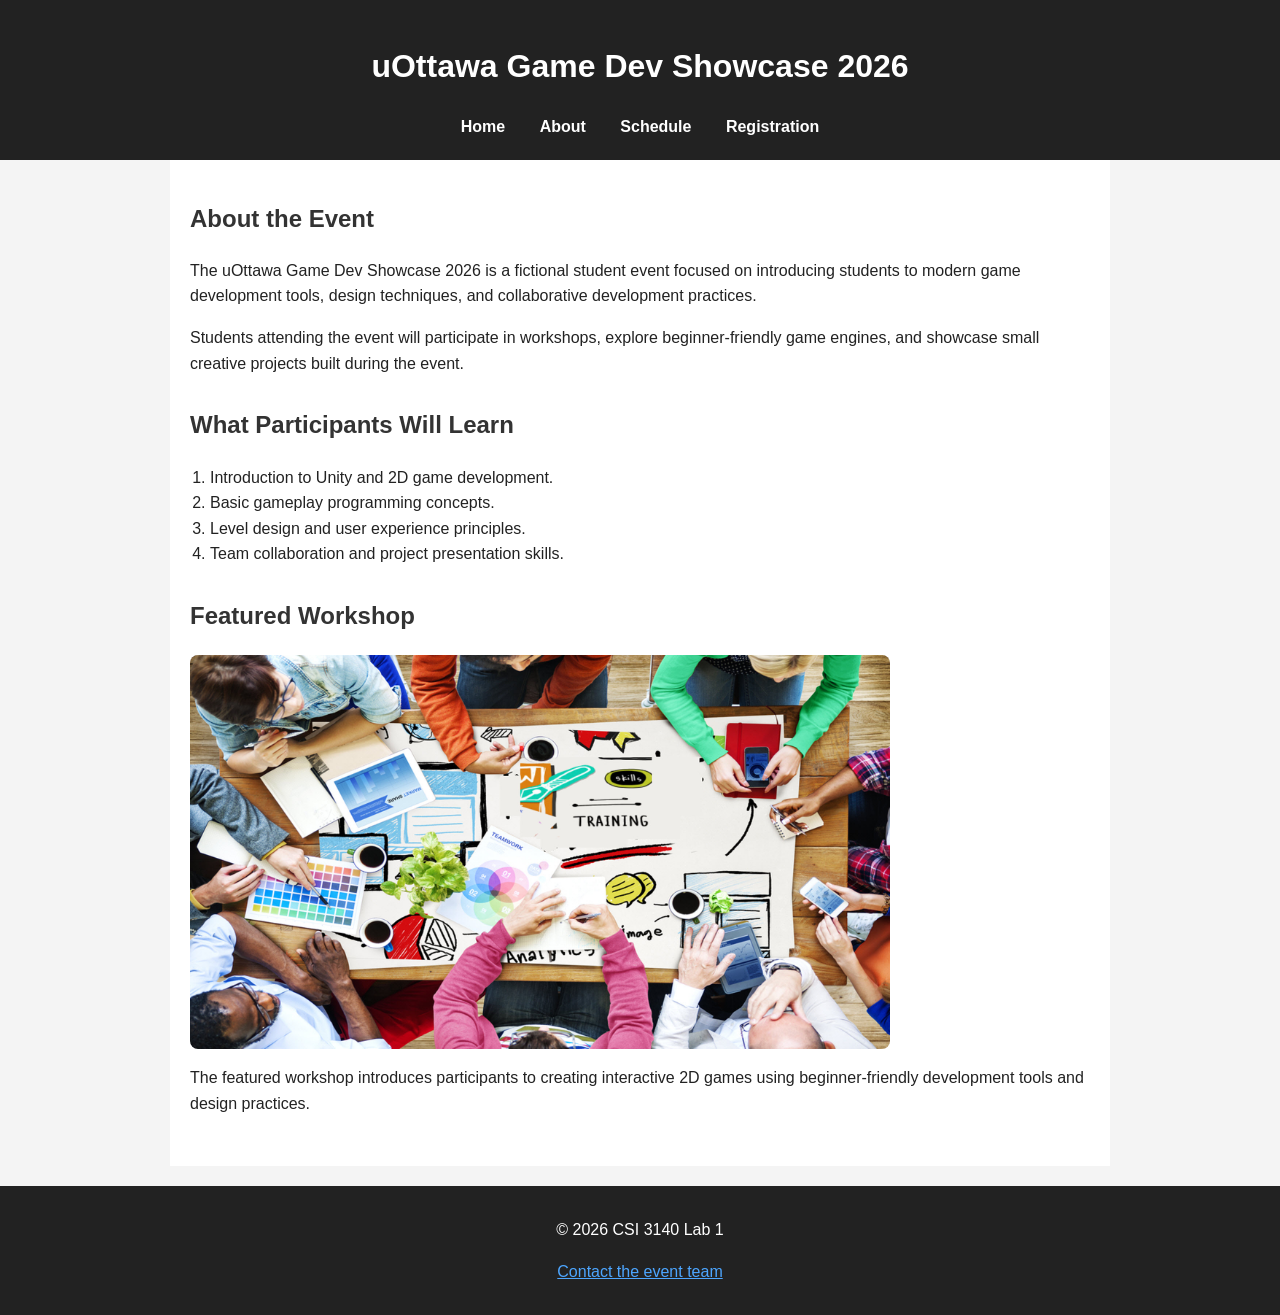
==== about.html @ 7da1fbe0 "init website" ====
<!DOCTYPE html>
<html lang="en">
<head>
  <meta charset="UTF-8">
  <meta name="viewport" content="width=device-width, initial-scale=1.0">
  <title>About - uOttawa Game Dev Showcase 2026</title>
  <link rel="stylesheet" href="css/styles.css">
</head>

<body>
  <header>
    <h1>uOttawa Game Dev Showcase 2026</h1>

    <nav aria-label="Main navigation">
      <a href="index.html">Home</a>
      <a href="about.html">About</a>
      <a href="schedule.html">Schedule</a>
      <a href="registration.html">Registration</a>
    </nav>
  </header>

  <main>
    <section>
      <h2>About the Event</h2>

      <p>
        The uOttawa Game Dev Showcase 2026 is a fictional student event focused on introducing students
        to modern game development tools, design techniques, and collaborative development practices.
      </p>

      <p>
        Students attending the event will participate in workshops, explore beginner-friendly game engines,
        and showcase small creative projects built during the event.
      </p>
    </section>

    <section>
      <h2>What Participants Will Learn</h2>

      <ol>
        <li>Introduction to Unity and 2D game development.</li>
        <li>Basic gameplay programming concepts.</li>
        <li>Level design and user experience principles.</li>
        <li>Team collaboration and project presentation skills.</li>
      </ol>
    </section>

    <section>
      <h2>Featured Workshop</h2>

      <img
        src="images/gamedev.jpg"
        alt="Students participating in a game development workshop"
        width="700"
      >

      <p>
        The featured workshop introduces participants to creating interactive 2D games using beginner-friendly
        development tools and design practices.
      </p>
    </section>
  </main>

  <footer>
    <p>&copy; 2026 CSI 3140 Lab 1</p>
    <p><a href="mailto:gamedevshowcase@example.com">Contact the event team</a></p>
  </footer>
</body>
</html>
---- css/styles.css ----
/* ========== General Page Styles ========== */

body {
    font-family: Arial, sans-serif;
    margin: 0;
    background-color: #f4f4f4;
    color: #222;
    line-height: 1.6;
}

main {
    max-width: 900px;
    margin: auto;
    padding: 20px;
    background-color: white;
}

section {
    margin-bottom: 30px;
}


/* ========== Header and Navigation ========== */

header {
    background-color: #222;
    color: white;
    padding: 20px;
    text-align: center;
}

h1 {
    color: white;
}

h2 {
    color: #333;
}

nav {
    margin-top: 10px;
}

nav a {
    color: white;
    text-decoration: none;
    margin: 0 15px;
    font-weight: bold;
}

nav a:hover {
    text-decoration: underline;
}


/* ========== Lists and Images ========== */

ul,
ol {
    padding-left: 20px;
}

img {
    max-width: 100%;
    height: auto;
    display: block;
    margin-top: 15px;
    border-radius: 8px;
}


/* ========== Table Styles ========== */

table {
    width: 100%;
    border-collapse: collapse;
    margin-top: 15px;
}

caption {
    font-weight: bold;
    margin-bottom: 10px;
}

th,
td {
    border: 1px solid #ccc;
    padding: 10px;
    text-align: left;
}

thead {
    background-color: #eeeeee;
}


/* ========== Form Styles ========== */

form {
    max-width: 700px;
}

fieldset {
    margin-bottom: 20px;
    padding: 15px;
    border: 1px solid #ccc;
}

legend {
    font-weight: bold;
}

label {
    font-weight: bold;
}

input,
select,
textarea {
    width: 100%;
    padding: 8px;
    margin-top: 5px;
    margin-bottom: 15px;
    box-sizing: border-box;
}

/* Radio and checkbox alignment */

input[type="radio"],
input[type="checkbox"] {
    width: auto;
    margin-right: 8px;
    margin-bottom: 10px;
}

input[type="radio"] + label,
input[type="checkbox"] + label {
    display: inline;
    font-weight: normal;
}

input,
select,
textarea {
    width: 100%;
    padding: 8px;
    margin-top: 5px;
    box-sizing: border-box;
}

input[type="radio"],
input[type="checkbox"] {
    width: auto;
    margin-right: 5px;
}

button {
    padding: 10px 15px;
    font-weight: bold;
    cursor: pointer;
}


/* ========== Footer ========== */

footer {
    background-color: #222;
    color: white;
    text-align: center;
    padding: 15px;
    margin-top: 20px;
}

footer a {
    color: #4da6ff;
}
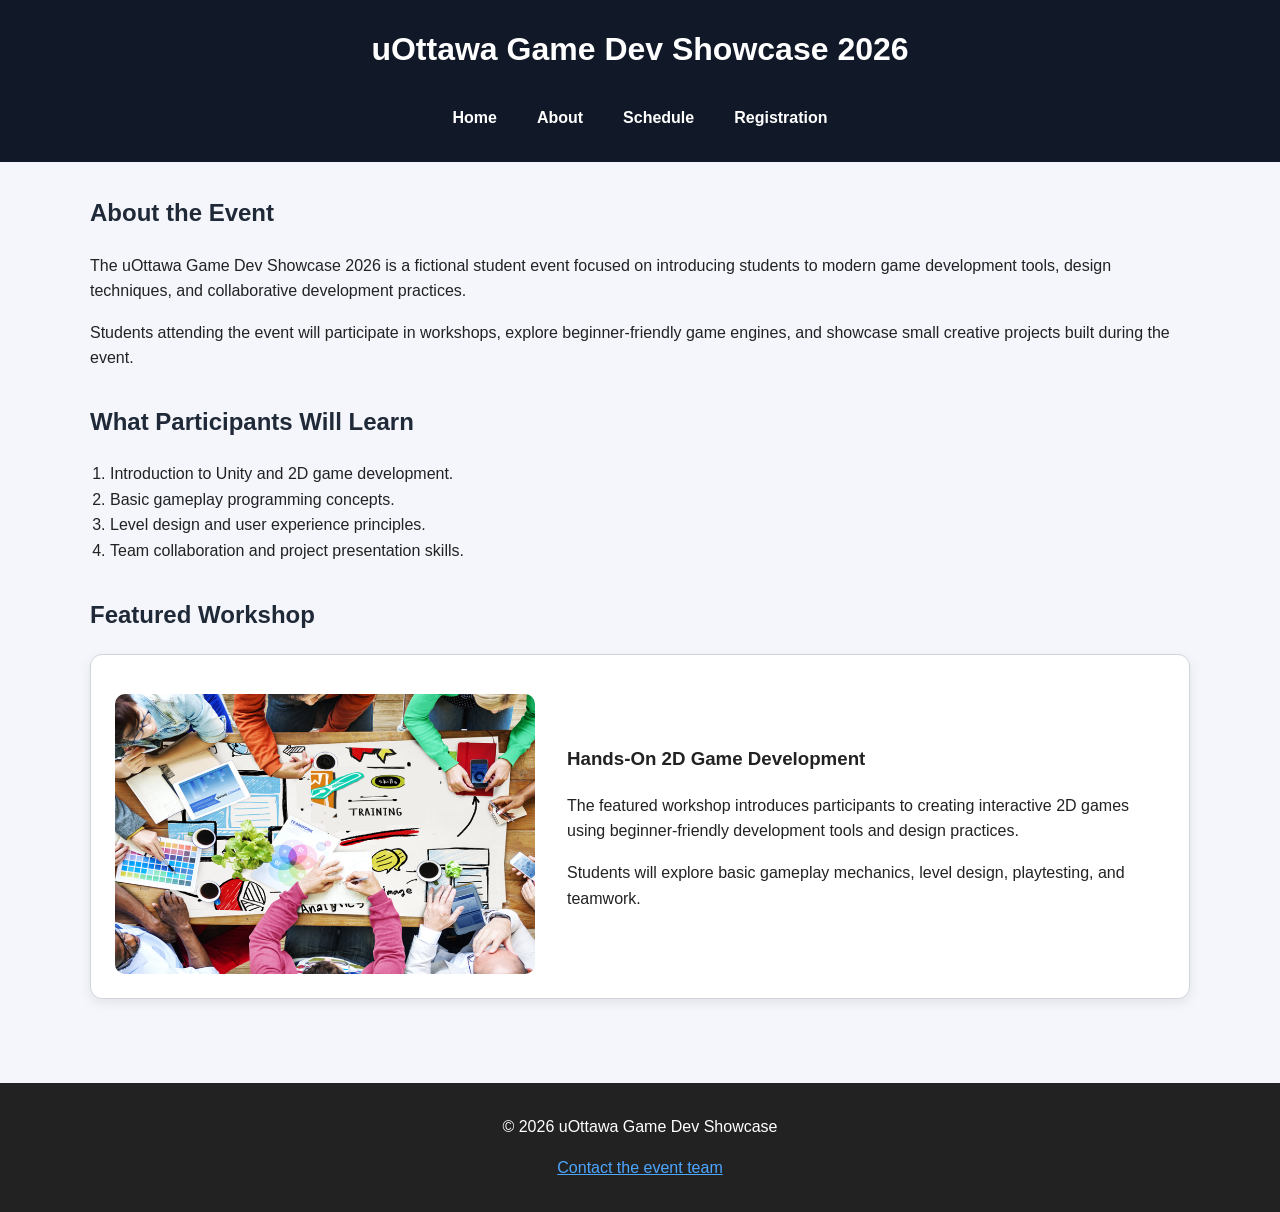
==== commit cc758150: "lab 2 finished" ====
--- a/about.html
+++ b/about.html
@@ -8,18 +8,20 @@
 </head>
 
 <body>
-  <header>
-    <h1>uOttawa Game Dev Showcase 2026</h1>
+  <header class="site-header">
+    <div class="container header-content">
+      <h1>uOttawa Game Dev Showcase 2026</h1>
 
-    <nav aria-label="Main navigation">
-      <a href="index.html">Home</a>
-      <a href="about.html">About</a>
-      <a href="schedule.html">Schedule</a>
-      <a href="registration.html">Registration</a>
-    </nav>
+      <nav class="main-nav" aria-label="Main navigation">
+        <a href="index.html">Home</a>
+        <a href="about.html">About</a>
+        <a href="schedule.html">Schedule</a>
+        <a href="registration.html">Registration</a>
+      </nav>
+    </div>
   </header>
 
-  <main>
+  <main class="container">
     <section>
       <h2>About the Event</h2>
 
@@ -48,21 +50,28 @@
     <section>
       <h2>Featured Workshop</h2>
 
-      <img
-        src="images/gamedev.jpg"
-        alt="Students participating in a game development workshop"
-        width="700"
-      >
+      <div class="feature-layout">
+        <img
+          src="images/gamedev.jpg"
+          alt="Students participating in a game development workshop"
+        >
 
-      <p>
-        The featured workshop introduces participants to creating interactive 2D games using beginner-friendly
-        development tools and design practices.
-      </p>
+        <div>
+          <h3>Hands-On 2D Game Development</h3>
+          <p>
+            The featured workshop introduces participants to creating interactive 2D games using beginner-friendly
+            development tools and design practices.
+          </p>
+          <p>
+            Students will explore basic gameplay mechanics, level design, playtesting, and teamwork.
+          </p>
+        </div>
+      </div>
     </section>
   </main>
 
   <footer>
-    <p>&copy; 2026 CSI 3140 Lab 1</p>
+    <p>&copy; 2026 uOttawa Game Dev Showcase</p>
     <p><a href="mailto:gamedevshowcase@example.com">Contact the event team</a></p>
   </footer>
 </body>
--- a/css/styles.css
+++ b/css/styles.css
@@ -1,32 +1,33 @@
-/* ========== General Page Styles ========== */
+/* ========== Global Styles ========== */
+
+* {
+    box-sizing: border-box;
+}
 
 body {
-    font-family: Arial, sans-serif;
+    font-family: Arial, Helvetica, sans-serif;
     margin: 0;
-    background-color: #f4f4f4;
+    background-color: #f4f6fb;
     color: #222;
     line-height: 1.6;
 }
 
+.container {
+    width: min(100% - 2rem, 1100px);
+    margin: 0 auto;
+}
+
 main {
-    max-width: 900px;
-    margin: auto;
-    padding: 20px;
-    background-color: white;
+    padding: 2rem 0;
 }
 
 section {
-    margin-bottom: 30px;
-}
-
-
-/* ========== Header and Navigation ========== */
-
-header {
-    background-color: #222;
-    color: white;
-    padding: 20px;
-    text-align: center;
+    margin-bottom: 2rem;
+}
+
+h1,
+h2 {
+    margin-top: 0;
 }
 
 h1 {
@@ -34,25 +35,207 @@
 }
 
 h2 {
-    color: #333;
-}
-
-nav {
-    margin-top: 10px;
-}
-
-nav a {
+    color: #1f2937;
+}
+
+/* ========== Cards and Grid Layout ========== */
+
+.card-grid {
+    display: grid;
+    grid-template-columns: repeat(auto-fit, minmax(240px, 1fr));
+    gap: 1.25rem;
+}
+
+.card {
+    background-color: white;
+    padding: 1.5rem;
+    border: 1px solid #d1d5db;
+    border-radius: 12px;
+    box-shadow: 0 4px 12px rgba(0, 0, 0, 0.08);
+}
+
+.card h3 {
+    margin-top: 0;
+    color: #111827;
+}
+
+.card,
+.schedule-card {
+    transition: transform 0.2s ease, box-shadow 0.2s ease;
+}
+
+.card:hover,
+.schedule-card:hover {
+    transform: translateY(-4px);
+    box-shadow: 0 8px 18px rgba(0,0,0,0.12);
+}
+
+/* ========== Schedule Grid ========== */
+
+.schedule-grid {
+    display: grid;
+    grid-template-columns: repeat(auto-fit, minmax(220px, 1fr));
+    gap: 1rem;
+    margin: 1.5rem 0;
+}
+
+.schedule-card {
+    background-color: white;
+    padding: 1.25rem;
+    border-left: 5px solid #8f001a;
+    border-radius: 10px;
+    box-shadow: 0 4px 10px rgba(0, 0, 0, 0.08);
+}
+
+.schedule-card h3 {
+    margin-top: 0;
+    color: #8f001a;
+}
+
+/* ========== Feature Layout ========== */
+
+.feature-layout {
+    display: flex;
+    align-items: center;
+    gap: 2rem;
+    background-color: white;
+    padding: 1.5rem;
+    border: 1px solid #d1d5db;
+    border-radius: 12px;
+    box-shadow: 0 4px 12px rgba(0, 0, 0, 0.08);
+}
+
+.feature-layout img {
+    width: 45%;
+    max-width: 420px;
+    height: 280px;
+    object-fit: cover;
+    border-radius: 10px;
+}
+
+.feature-layout div {
+    flex: 1;
+}
+
+/* ========== Registration Form ========== */
+
+form {
+    max-width: 800px;
+    margin: 0 auto;
+}
+
+fieldset {
+    background-color: white;
+    border: 1px solid #d1d5db;
+    border-radius: 12px;
+    padding: 1.5rem;
+    margin-bottom: 1.5rem;
+    box-shadow: 0 4px 12px rgba(0, 0, 0, 0.08);
+}
+
+legend {
+    font-weight: bold;
+    color: #8f001a;
+    padding: 0 0.5rem;
+}
+
+input,
+select,
+textarea {
+    width: 100%;
+    padding: 0.75rem;
+    border: 1px solid #cbd5e1;
+    border-radius: 8px;
+    font-size: 1rem;
+}
+
+button {
+    background-color: #8f001a;
+    color: white;
+    border: none;
+    border-radius: 8px;
+    padding: 0.75rem 1.5rem;
+    font-size: 1rem;
+    font-weight: bold;
+}
+
+button:hover {
+    background-color: #6f0015;
+}
+
+/* ========== Responsive Design ========== */
+
+@media (max-width: 768px) {
+
+    .feature-layout {
+        flex-direction: column;
+        text-align: center;
+    }
+
+    .feature-layout img {
+        width: 100%;
+        max-width: 100%;
+        height: auto;
+    }
+
+    .main-nav {
+        flex-direction: column;
+    }
+
+    .card-grid {
+        grid-template-columns: 1fr;
+    }
+
+    main {
+        padding: 1rem;
+    }
+}
+
+/* ========== Accessibility Focus Styles ========== */
+
+a:focus,
+button:focus,
+input:focus,
+select:focus,
+textarea:focus {
+    outline: 3px solid #8f001a;
+    outline-offset: 2px;
+}
+
+/* ========== Header and Navigation ========== */
+
+.site-header {
+    background-color: #111827;
+    color: white;
+    padding: 1.5rem 0;
+}
+
+.header-content {
+    text-align: center;
+}
+
+.main-nav {
+    display: flex;
+    justify-content: center;
+    align-items: center;
+    gap: 1rem;
+    flex-wrap: wrap;
+    margin-top: 1rem;
+}
+
+.main-nav a {
     color: white;
     text-decoration: none;
-    margin: 0 15px;
-    font-weight: bold;
-}
-
-nav a:hover {
-    text-decoration: underline;
-}
-
-
+    font-weight: bold;
+    padding: 0.5rem 0.75rem;
+    border-radius: 6px;
+}
+
+.main-nav a:hover,
+.main-nav a:focus {
+    background-color: #374151;
+    outline: none;
+}
 /* ========== Lists and Images ========== */
 
 ul,
@@ -91,6 +274,36 @@
 
 thead {
     background-color: #eeeeee;
+}
+
+/* ========== Hero Section ========== */
+
+.hero {
+    text-align: center;
+    padding: 5rem 2rem;
+    background: linear-gradient(
+        135deg,
+        #0f172a,
+        #1e293b
+    );
+    color: rgb(255, 255, 255);
+    border-radius: 20px;
+    margin-bottom: 3rem;
+    box-shadow: 0 10px 25px rgba(0,0,0,0.15);
+}
+
+.hero h2 {
+    color: rgb(78, 215, 231);
+    font-size: 4rem;
+    margin-bottom: 1rem;
+    letter-spacing: -2px;
+}
+
+.hero p {
+    max-width: 800px;
+    margin: 0 auto;
+    font-size: 1.2rem;
+    opacity: 0.9;
 }
 
 
@@ -124,6 +337,36 @@
     box-sizing: border-box;
 }
 
+.form-section-title {
+    font-weight: bold;
+    margin-top: 1rem;
+    margin-bottom: 0.5rem;
+}
+
+.option-row {
+    display: flex;
+    flex-wrap: wrap;
+    gap: 1rem;
+    margin-bottom: 1.5rem;
+}
+
+.option-row label {
+    display: flex;
+    align-items: center;
+    gap: 0.4rem;
+    font-weight: normal;
+}
+
+.option-row input {
+    width: auto;
+    margin: 0;
+}
+
+.textarea-label {
+    display: block;
+    margin-bottom: 0.5rem;
+}
+
 /* Radio and checkbox alignment */
 
 input[type="radio"],
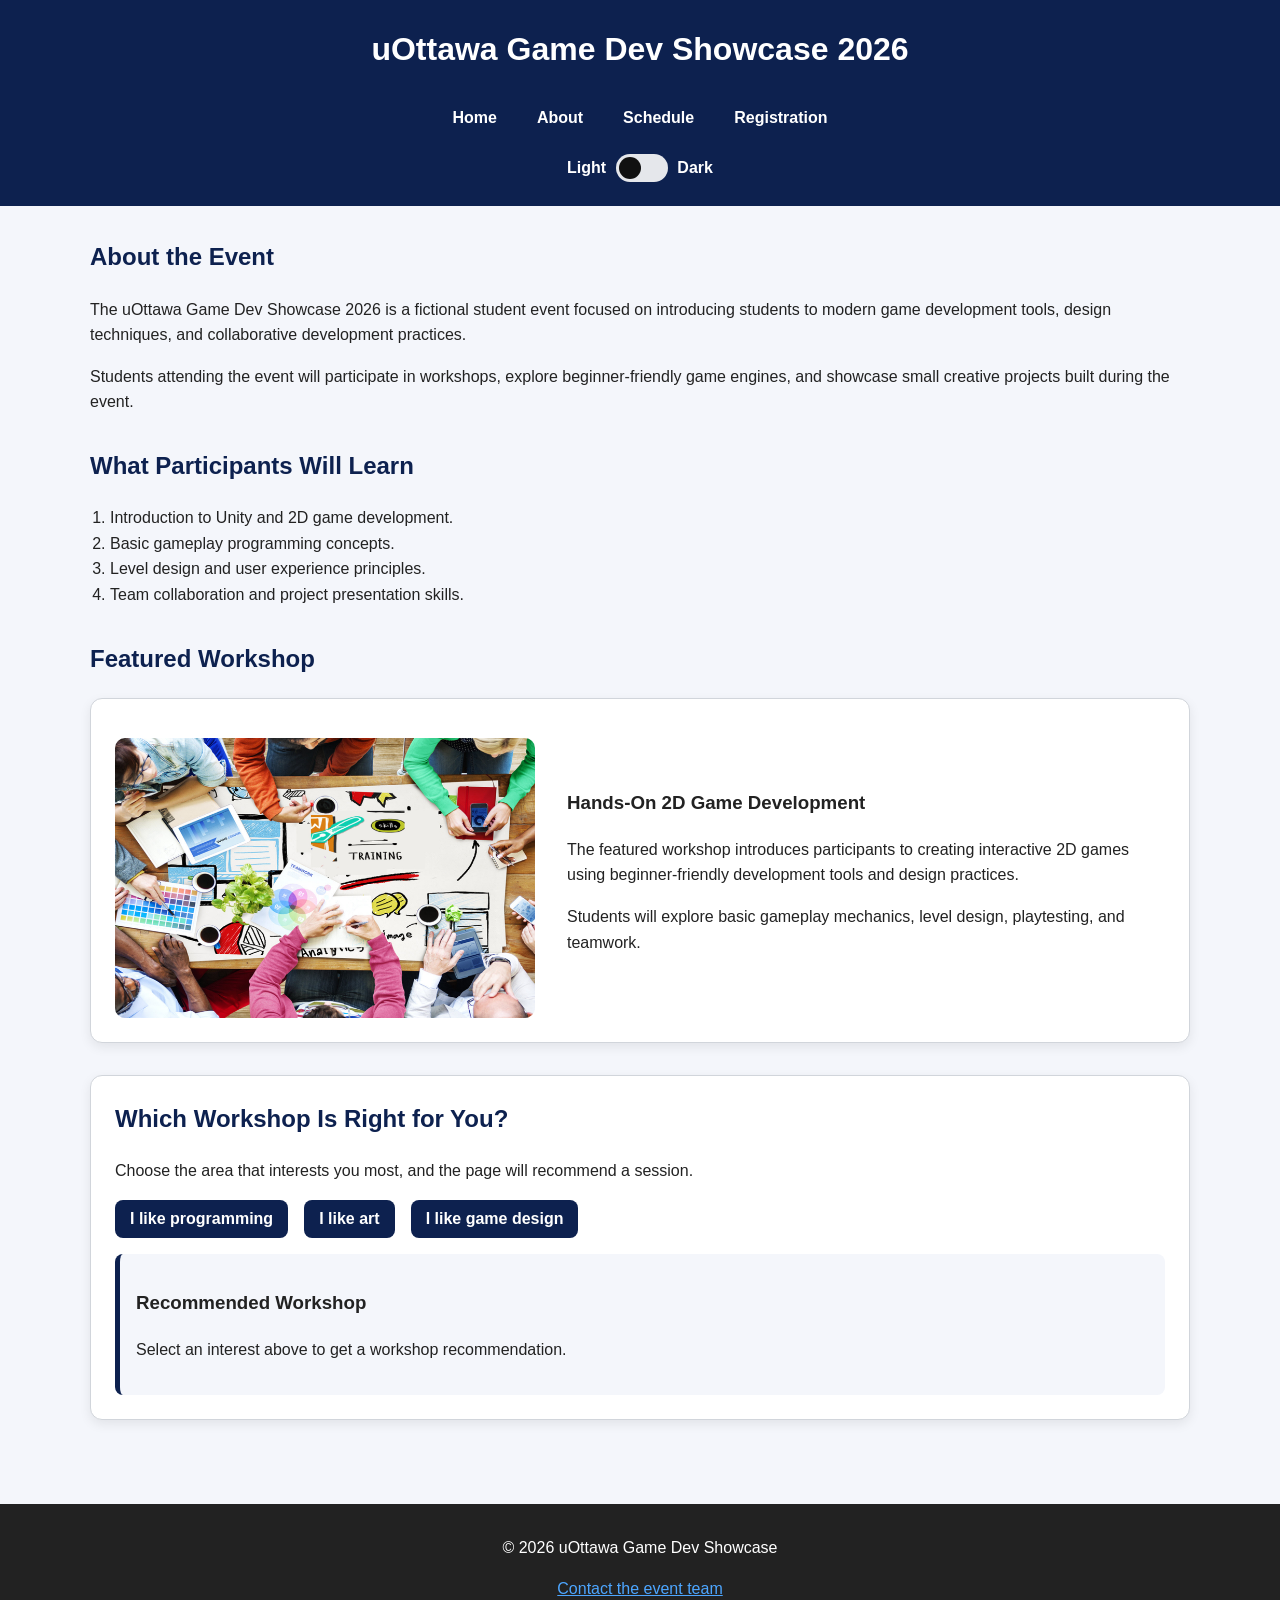
==== commit 29a46bd0: "lab 3 done" ====
--- a/about.html
+++ b/about.html
@@ -5,6 +5,7 @@
   <meta name="viewport" content="width=device-width, initial-scale=1.0">
   <title>About - uOttawa Game Dev Showcase 2026</title>
   <link rel="stylesheet" href="css/styles.css">
+  <script src="js/script.js" defer></script>
 </head>
 
 <body>
@@ -18,6 +19,14 @@
         <a href="schedule.html">Schedule</a>
         <a href="registration.html">Registration</a>
       </nav>
+
+      <label class="theme-switch">
+          <span>Light</span>
+          <input type="checkbox" id="theme-toggle">
+          <span class="slider"></span>
+          <span>Dark</span>
+      </label>
+
     </div>
   </header>
 
@@ -68,6 +77,34 @@
         </div>
       </div>
     </section>
+    <section class="recommendation-section">
+      <h2>Which Workshop Is Right for You?</h2>
+
+      <p>
+        Choose the area that interests you most, and the page will recommend a session.
+      </p>
+
+      <div class="recommendation-buttons">
+        <button type="button" class="recommendation-button" data-interest="programming">
+          I like programming
+        </button>
+
+        <button type="button" class="recommendation-button" data-interest="art">
+          I like art
+        </button>
+
+        <button type="button" class="recommendation-button" data-interest="design">
+          I like game design
+        </button>
+      </div>
+
+      <div class="recommendation-result">
+        <h3 id="recommendation-title">Recommended Workshop</h3>
+        <p id="recommendation-text">
+          Select an interest above to get a workshop recommendation.
+        </p>
+      </div>
+    </section>
   </main>
 
   <footer>
--- a/css/styles.css
+++ b/css/styles.css
@@ -2,6 +2,11 @@
 
 * {
     box-sizing: border-box;
+}
+
+:root {
+    --primary-color: #0d214f;
+    --primary-hover: #173a8c;
 }
 
 body {
@@ -35,7 +40,7 @@
 }
 
 h2 {
-    color: #1f2937;
+    color: var(--primary-color);
 }
 
 /* ========== Cards and Grid Layout ========== */
@@ -82,14 +87,14 @@
 .schedule-card {
     background-color: white;
     padding: 1.25rem;
-    border-left: 5px solid #8f001a;
+    border-left: 5px solid var(--primary-color);
     border-radius: 10px;
     box-shadow: 0 4px 10px rgba(0, 0, 0, 0.08);
 }
 
 .schedule-card h3 {
     margin-top: 0;
-    color: #8f001a;
+    color: var(--primary-color);
 }
 
 /* ========== Feature Layout ========== */
@@ -119,48 +124,25 @@
 
 /* ========== Registration Form ========== */
 
-form {
-    max-width: 800px;
-    margin: 0 auto;
-}
-
-fieldset {
-    background-color: white;
-    border: 1px solid #d1d5db;
-    border-radius: 12px;
-    padding: 1.5rem;
-    margin-bottom: 1.5rem;
-    box-shadow: 0 4px 12px rgba(0, 0, 0, 0.08);
-}
-
 legend {
     font-weight: bold;
-    color: #8f001a;
+    color: var(--primary-color);
     padding: 0 0.5rem;
 }
 
-input,
-select,
-textarea {
-    width: 100%;
-    padding: 0.75rem;
-    border: 1px solid #cbd5e1;
-    border-radius: 8px;
-    font-size: 1rem;
-}
-
 button {
-    background-color: #8f001a;
+    background-color: var(--primary-color);
     color: white;
     border: none;
     border-radius: 8px;
-    padding: 0.75rem 1.5rem;
+    padding: 10px 15px;
     font-size: 1rem;
     font-weight: bold;
+    cursor: pointer;
 }
 
 button:hover {
-    background-color: #6f0015;
+    background-color: var(--primary-hover);
 }
 
 /* ========== Responsive Design ========== */
@@ -198,14 +180,14 @@
 input:focus,
 select:focus,
 textarea:focus {
-    outline: 3px solid #8f001a;
+    outline: 3px solid var(--primary-color);
     outline-offset: 2px;
 }
 
 /* ========== Header and Navigation ========== */
 
 .site-header {
-    background-color: #111827;
+    background-color: var(--primary-color);
     color: white;
     padding: 1.5rem 0;
 }
@@ -233,7 +215,7 @@
 
 .main-nav a:hover,
 .main-nav a:focus {
-    background-color: #374151;
+    background-color: var(--primary-hover);
     outline: none;
 }
 /* ========== Lists and Images ========== */
@@ -283,8 +265,8 @@
     padding: 5rem 2rem;
     background: linear-gradient(
         135deg,
-        #0f172a,
-        #1e293b
+        var(--primary-color),
+        var(--primary-hover)
     );
     color: rgb(255, 255, 255);
     border-radius: 20px;
@@ -311,16 +293,16 @@
 
 form {
     max-width: 700px;
+    margin: 0 auto;
 }
 
 fieldset {
     margin-bottom: 20px;
     padding: 15px;
     border: 1px solid #ccc;
-}
-
-legend {
-    font-weight: bold;
+    background-color: white;
+    border-radius: 12px;
+    box-shadow: 0 4px 12px rgba(0, 0, 0, 0.08);
 }
 
 label {
@@ -335,6 +317,9 @@
     margin-top: 5px;
     margin-bottom: 15px;
     box-sizing: border-box;
+    border: 1px solid #cbd5e1;
+    border-radius: 8px;
+    font-size: 1rem;
 }
 
 .form-section-title {
@@ -372,7 +357,7 @@
 input[type="radio"],
 input[type="checkbox"] {
     width: auto;
-    margin-right: 8px;
+    margin-right: 5px;
     margin-bottom: 10px;
 }
 
@@ -380,27 +365,6 @@
 input[type="checkbox"] + label {
     display: inline;
     font-weight: normal;
-}
-
-input,
-select,
-textarea {
-    width: 100%;
-    padding: 8px;
-    margin-top: 5px;
-    box-sizing: border-box;
-}
-
-input[type="radio"],
-input[type="checkbox"] {
-    width: auto;
-    margin-right: 5px;
-}
-
-button {
-    padding: 10px 15px;
-    font-weight: bold;
-    cursor: pointer;
 }
 
 
@@ -416,4 +380,249 @@
 
 footer a {
     color: #4da6ff;
+}
+
+/* ========== Annoucment Button ========== */
+
+.announcement-box {
+    background: white;
+    padding: 1.5rem;
+    margin-top: 2rem;
+    border-radius: 12px;
+    border: 1px solid #d1d5db;
+    box-shadow: 0 4px 12px rgba(0,0,0,0.08);
+}
+
+.announcement-box button {
+    margin-top: 1rem;
+}
+
+
+
+/* ========== Theme Switch ========== */
+
+.theme-switch {
+    display: inline-flex;
+    align-items: center;
+    gap: 0.6rem;
+    margin-top: 1rem;
+    font-weight: bold;
+    color: white;
+}
+
+.theme-switch input {
+    display: none;
+}
+
+.slider {
+    position: relative;
+    width: 52px;
+    height: 28px;
+    background-color: #e5e7eb;
+    border-radius: 999px;
+    cursor: pointer;
+}
+
+.slider::before {
+    content: "";
+    position: absolute;
+    width: 22px;
+    height: 22px;
+    left: 3px;
+    top: 3px;
+    background-color: #111;
+    border-radius: 50%;
+    transition: none;
+}
+
+.theme-ready .slider::before {
+    transition: transform 0.2s ease;
+}
+
+.theme-switch input:checked + .slider {
+    background-color: #dc2626;
+}
+
+.theme-switch input:checked + .slider::before {
+    transform: translateX(24px);
+}
+
+/* ========== Dark Mode: Black / Red Theme ========== */
+
+.dark-mode legend {
+    color: #f87171;
+    font-weight: bold;
+}
+
+.dark-mode {
+    background-color: #0b0b0b;
+    color: #f5f5f5;
+}
+
+.dark-mode .site-header {
+    background-color: #111111;
+    border-bottom: 3px solid #dc2626;
+}
+
+.dark-mode .main-nav a:hover,
+.dark-mode .main-nav a:focus {
+    background-color: #dc2626;
+}
+
+.dark-mode .hero {
+    background: linear-gradient(135deg, #111111, #3b0a0a);
+    box-shadow: 0 10px 25px rgba(220, 38, 38, 0.25);
+}
+
+.dark-mode .hero h2,
+.dark-mode h2,
+.dark-mode h3 {
+    color: #f87171;
+}
+
+.dark-mode .card,
+.dark-mode .schedule-card,
+.dark-mode .feature-layout,
+.dark-mode .announcement-box,
+.dark-mode fieldset,
+.dark-mode table,
+.dark-mode th,
+.dark-mode td {
+    background-color: #181818;
+    color: #f5f5f5;
+    border-color: #3f3f46;
+}
+
+.dark-mode #announcement-text {
+    color: #f5f5f5;
+}
+
+.dark-mode .schedule-card {
+    border-left-color: #dc2626;
+}
+
+.dark-mode a {
+    color: #fca5a5;
+}
+
+.dark-mode button {
+    background-color: #dc2626;
+}
+
+.dark-mode button:hover {
+    background-color: #991b1b;
+}
+
+.dark-mode input,
+.dark-mode select,
+.dark-mode textarea {
+    background-color: #111111;
+    color: white;
+    border-color: #52525b;
+}
+
+.dark-mode footer {
+    background-color: #111111;
+    border-top: 3px solid #dc2626;
+}
+
+.recommendation-section {
+    background-color: white;
+    padding: 1.5rem;
+    border: 1px solid #d1d5db;
+    border-radius: 12px;
+    box-shadow: 0 4px 12px rgba(0,0,0,0.08);
+}
+
+.recommendation-buttons {
+    display: flex;
+    flex-wrap: wrap;
+    gap: 1rem;
+    margin: 1rem 0;
+}
+
+.recommendation-result {
+    margin-top: 1rem;
+    padding: 1rem;
+    border-left: 5px solid var(--primary-color);
+    background-color: #f4f6fb;
+    border-radius: 8px;
+}
+
+.dark-mode .recommendation-section,
+.dark-mode .recommendation-result {
+    background-color: #181818;
+    color: #f5f5f5;
+    border-color: #3f3f46;
+}
+
+.dark-mode .recommendation-result {
+    border-left-color: #dc2626;
+}
+
+/* Validation Error Message */
+.error-message {
+    display: block;
+    color: #b91c1c;
+    background-color: #fee2e2;
+    border-left: 5px solid #dc2626;
+    padding: 0.6rem 0.8rem;
+    margin-top: -0.5rem;
+    margin-bottom: 1rem;
+    border-radius: 6px;
+    font-weight: bold;
+}
+
+.error-message:empty {
+    display: none;
+}
+
+.input-error {
+    border: 3px solid #dc2626;
+    background-color: #fff1f2;
+}
+
+.form-error-box {
+    background-color: #fee2e2;
+    color: #7f1d1d;
+    border: 2px solid #dc2626;
+    border-radius: 10px;
+    padding: 1rem;
+    margin-bottom: 1rem;
+    font-weight: bold;
+}
+
+.success-message {
+    color: #065f46;
+    background-color: #d1fae5;
+    border-left: 5px solid #10b981;
+    padding: 0.8rem;
+    border-radius: 6px;
+    font-weight: bold;
+}
+
+.success-message:empty {
+    display: none;
+}
+
+.dark-mode .error-message,
+.dark-mode .form-error-box {
+    background-color: #3b0a0a;
+    color: #fecaca;
+    border-color: #dc2626;
+}
+
+.dark-mode .input-error {
+    border-color: #dc2626;
+    background-color: #2a0a0a;
+}
+
+.dark-mode .success-message {
+    background-color: #052e16;
+    color: #bbf7d0;
+    border-color: #22c55e;
+}
+
+.form-error-box:empty {
+    display: none;
 }
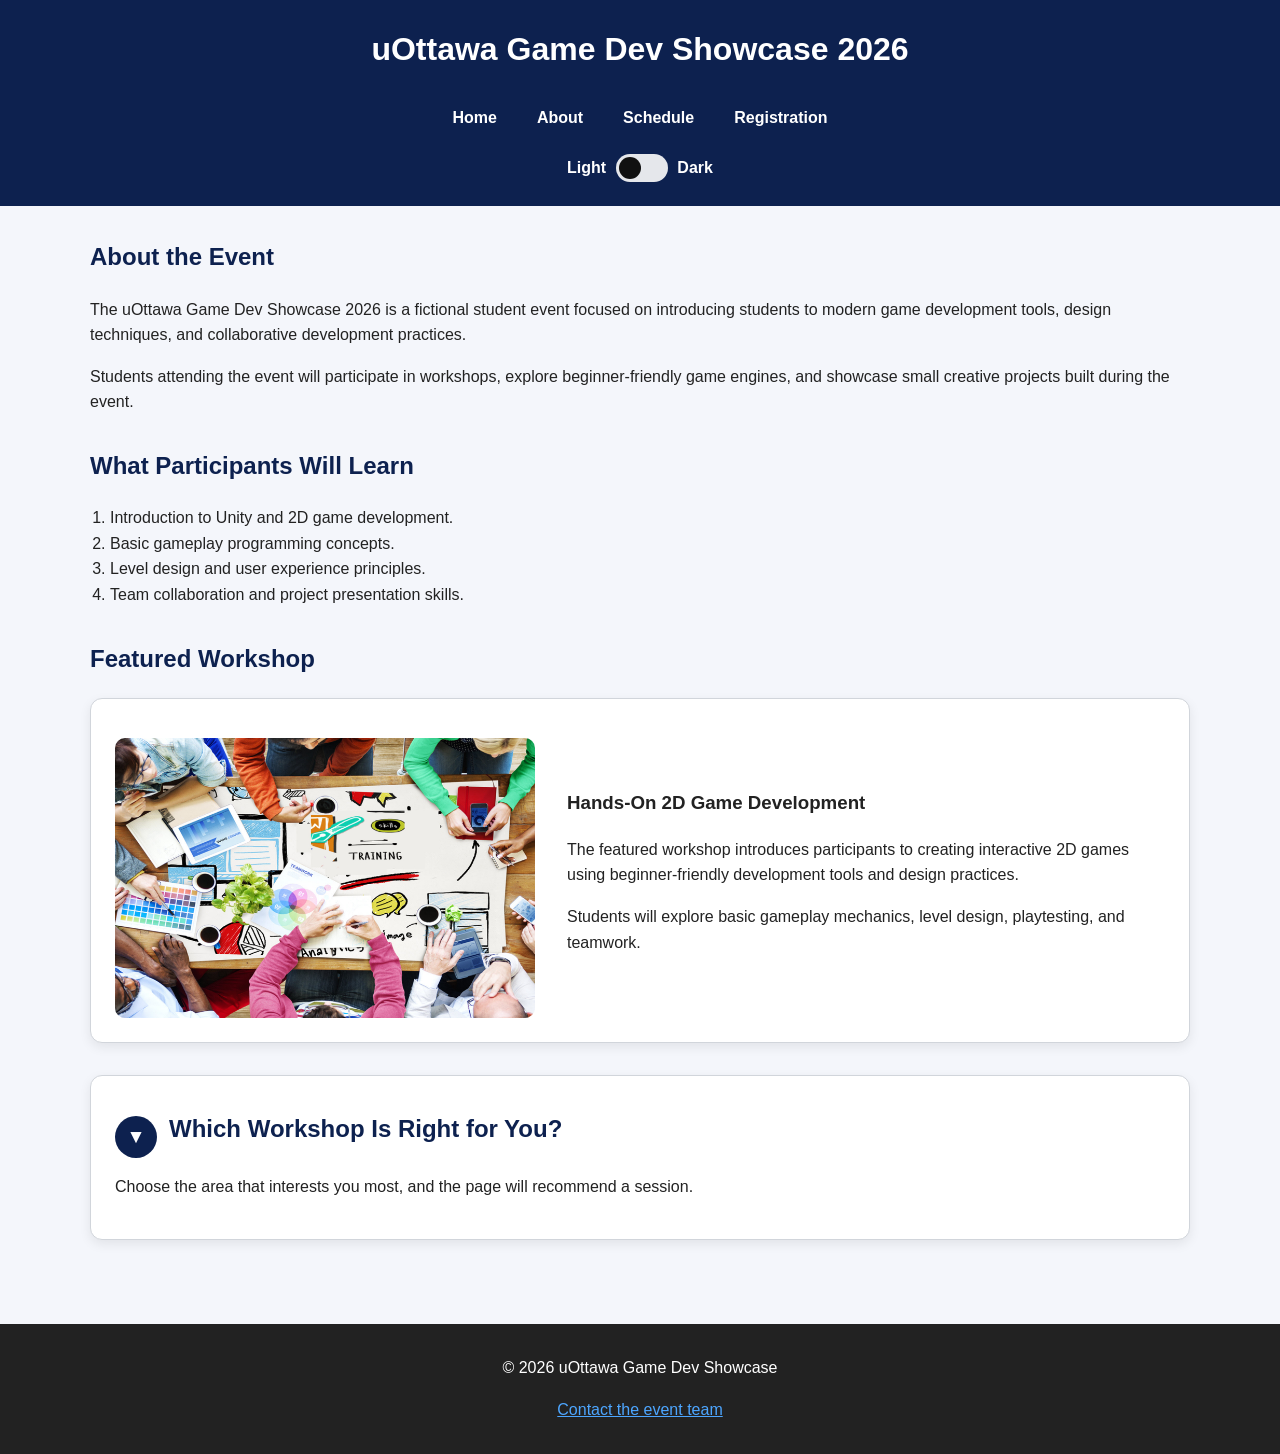
==== commit de4fed7c: "content shown/hidden button" ====
--- a/about.html
+++ b/about.html
@@ -77,36 +77,44 @@
         </div>
       </div>
     </section>
+
     <section class="recommendation-section">
-      <h2>Which Workshop Is Right for You?</h2>
+      <div class="recommendation-header">
+          <button type="button" id="toggle-recommendation" class="accordion-toggle">
+              ▼
+          </button>
+
+          <h2>Which Workshop Is Right for You?</h2>
+      </div>
 
       <p>
         Choose the area that interests you most, and the page will recommend a session.
       </p>
 
-      <div class="recommendation-buttons">
-        <button type="button" class="recommendation-button" data-interest="programming">
-          I like programming
-        </button>
+      <div id="recommendation-content" class="hidden">
+        <div class="recommendation-buttons">
+          <button type="button" class="recommendation-button" data-interest="programming">
+            I like programming
+          </button>
 
-        <button type="button" class="recommendation-button" data-interest="art">
-          I like art
-        </button>
+          <button type="button" class="recommendation-button" data-interest="art">
+            I like art
+          </button>
 
-        <button type="button" class="recommendation-button" data-interest="design">
-          I like game design
-        </button>
-      </div>
+          <button type="button" class="recommendation-button" data-interest="design">
+            I like game design
+          </button>
+        </div>
 
-      <div class="recommendation-result">
-        <h3 id="recommendation-title">Recommended Workshop</h3>
-        <p id="recommendation-text">
-          Select an interest above to get a workshop recommendation.
-        </p>
+        <div class="recommendation-result">
+          <h3 id="recommendation-title">Recommended Workshop</h3>
+          <p id="recommendation-text">
+            Select an interest above to get a workshop recommendation.
+          </p>
+        </div>
       </div>
     </section>
   </main>
-
   <footer>
     <p>&copy; 2026 uOttawa Game Dev Showcase</p>
     <p><a href="mailto:gamedevshowcase@example.com">Contact the event team</a></p>
--- a/css/styles.css
+++ b/css/styles.css
@@ -447,6 +447,37 @@
     transform: translateX(24px);
 }
 
+.hidden {
+    display: none;
+}
+
+#toggle-recommendation {
+    margin-top: 1rem;
+}
+
+.recommendation-header {
+    display: flex;
+    align-items: center;
+    gap: 0.75rem;
+    margin-bottom: 1rem;
+}
+
+.accordion-toggle {
+    width: 42px;
+    height: 42px;
+    border-radius: 50%;
+    font-size: 1.2rem;
+    font-weight: bold;
+    padding: 0;
+    display: flex;
+    align-items: center;
+    justify-content: center;
+}
+
+.recommendation-header h2 {
+    margin: 0;
+}
+
 /* ========== Dark Mode: Black / Red Theme ========== */
 
 .dark-mode legend {
